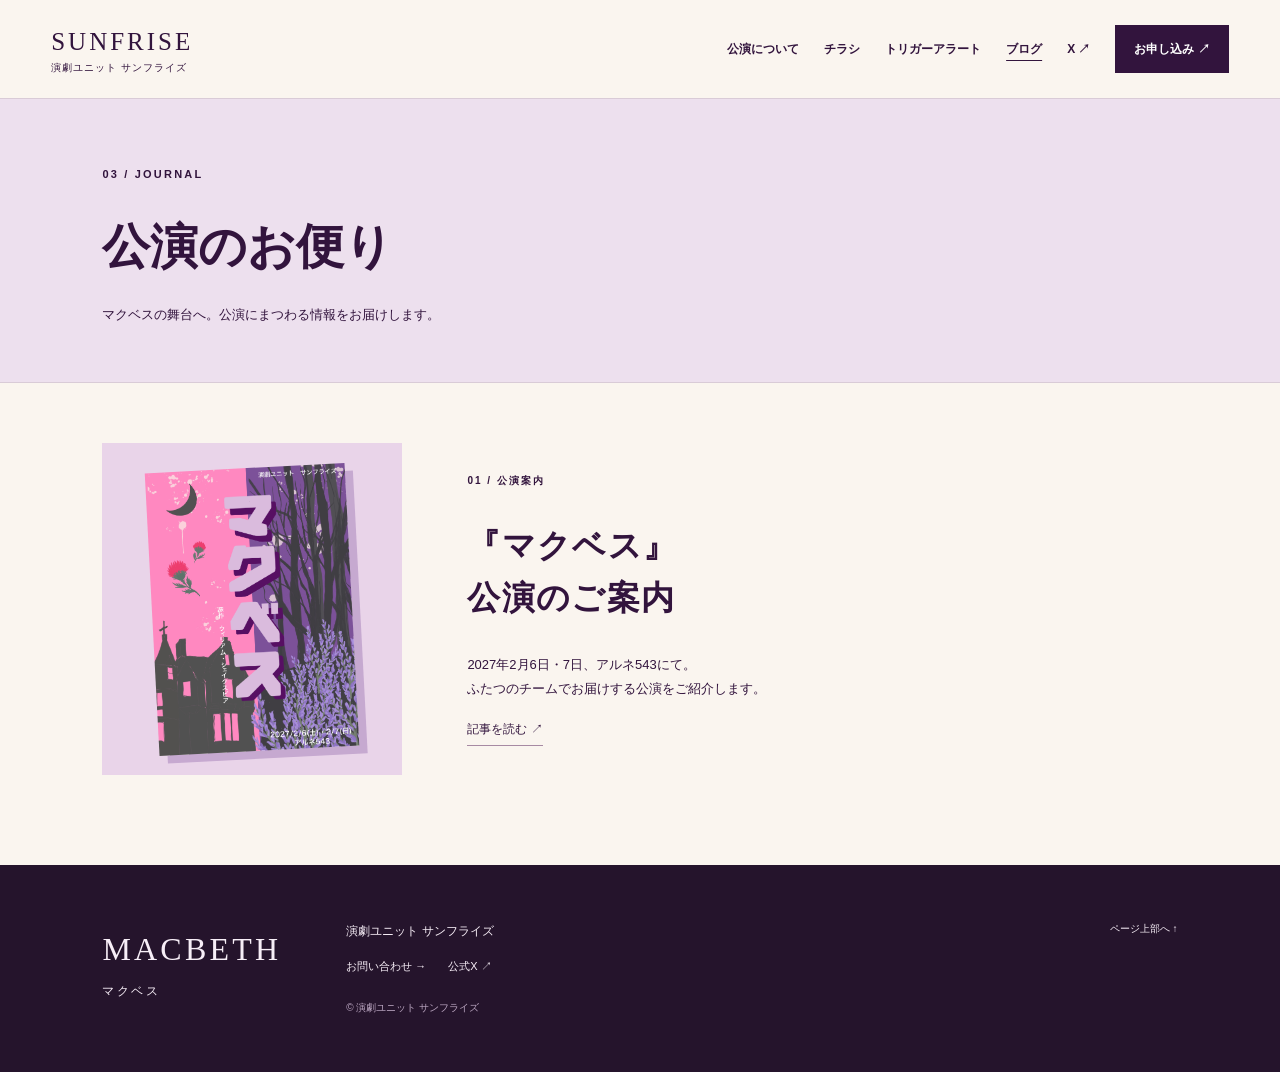
==== blog.html @ edca3bbd "トリガーアラートの更新とメールアドレス収集対策" ====
<!doctype html>
<html lang="ja"><head><meta charset="utf-8"><meta name="viewport" content="width=device-width, initial-scale=1"><title>ブログ | マクベス — 演劇ユニット サンフライズ</title><meta name="description" content="演劇ユニット サンフライズ『マクベス』。2027年2月6日・7日、アルネ543。公演情報、チラシ、ご観劇前のご案内を掲載。"><meta name="theme-color" content="#32143d"><link rel="icon" href="assets/icon.svg" type="image/svg+xml"><link rel="stylesheet" href="assets/style.css"><script defer src="assets/site.js"></script></head>
<body><a class="skip" href="#main">本文へ移動</a><header class="header"><a class="brand" href="index.html"><span>SUNFRISE</span><small>演劇ユニット サンフライズ</small></a><button class="menu-toggle" aria-expanded="false" aria-controls="navigation">メニュー <span>＋</span></button><nav id="navigation" aria-label="メインメニュー"><a href="index.html">公演について</a><a href="flyer.html">チラシ</a><a href="trigger.html">トリガーアラート</a><a href="blog.html" aria-current="page">ブログ</a><a href="https://x.com/Sunfrise_2026" target="_blank" rel="noopener noreferrer" aria-label="公式X（新しいタブで開く）">X ↗</a><a class="nav-ticket" href="https://shibai-engine.net/prism/pc/webform.php?d=0r3n0x0y" target="_blank" rel="noopener noreferrer">お申し込み ↗</a></nav></header>
<main id="main"><section class="page-intro"><p class="eyebrow">03 / JOURNAL</p><h1>公演のお便り</h1><p>マクベスの舞台へ。公演にまつわる情報をお届けします。</p></section><section class="blog-list"><a class="blog-card" href="blog/performance.html"><div class="blog-thumb"><img src="assets/flyer-front.jpg" alt="マクベスの公演チラシ" width="2481" height="3508"></div><div><p class="eyebrow">01 / 公演案内</p><h2>『マクベス』<br>公演のご案内</h2><p>2027年2月6日・7日、アルネ543にて。<br>ふたつのチームでお届けする公演をご紹介します。</p><span class="text-link">記事を読む ↗</span></div></a></section></main><footer><a class="footer-title" href="index.html">MACBETH<span>マクベス</span></a><div><p>演劇ユニット サンフライズ</p><a href="trigger.html#contact">お問い合わせ →</a><a href="https://x.com/Sunfrise_2026" target="_blank" rel="noopener noreferrer">公式X ↗</a><small>© 演劇ユニット サンフライズ</small></div><a class="back-top" href="#">ページ上部へ ↑</a></footer></body></html>
---- assets/style.css ----
:root{--ink:#32143d;--pink:#fa8bc5;--purple:#795096;--paper:#faf5ef;--muted:#756878;--line:#d9cbd7}*{box-sizing:border-box}html{scroll-behavior:smooth;scroll-padding-top:100px}body{margin:0;background:var(--paper);color:var(--ink);font-family:"Hiragino Kaku Gothic ProN","Yu Gothic",Meiryo,sans-serif;font-size:15px;line-height:1.85}a{color:inherit;text-decoration:none}a,button{touch-action:manipulation}a:focus-visible,button:focus-visible{outline:3px solid #a44187;outline-offset:5px}img{display:block;max-width:100%;height:auto}button{font:inherit}h1,h2,h3,p{margin-top:0}h2{font-size:clamp(25px,3vw,39px);line-height:1.6;letter-spacing:.04em}h3{font-size:17px}small{font-size:12px}.header{min-height:99px;padding:22px 4%;display:flex;align-items:center;justify-content:space-between;gap:25px;border-bottom:1px solid var(--line);background:var(--paper)}.brand{display:flex;flex-direction:column;line-height:1.5;flex-shrink:0}.brand>span{font-family:Georgia,serif;letter-spacing:.12em;font-size:25px}.brand small{font-size:10px;letter-spacing:.1em}nav{display:flex;align-items:center;gap:25px;font-size:12px;font-weight:600}nav a{padding:8px 0}nav a[aria-current]{text-decoration:underline;text-underline-offset:7px}nav a:hover{color:#8d337b}.nav-ticket{background:var(--ink);color:#fff;padding:13px 19px}nav .nav-ticket:hover{background:var(--purple);color:#fff}.menu-toggle{display:none}.skip{position:fixed;top:-80px;left:20px;background:white;z-index:20;padding:15px}.skip:focus{top:10px}.hero{display:grid;grid-template-columns:1fr 1fr;position:relative;padding:55px 7% 0;gap:0 6%;background:radial-gradient(ellipse at 0 65%,#f8dded 0,transparent 65%),var(--paper);overflow:hidden}.hero-copy{padding:22px 0 45px}.eyebrow{font-size:11px;font-weight:600;letter-spacing:.2em;margin-bottom:29px}.hero-kicker{font-size:17px;letter-spacing:.16em;margin-top:39px;margin-bottom:20px}.hero h1{font-size:clamp(48px,6.1vw,90px);font-weight:900;letter-spacing:-.07em;line-height:1.15;margin:0 0 27px;white-space:nowrap}.hero h1>span{display:block;font-family:Georgia,serif;font-size:clamp(30px,4vw,61px);font-weight:400;letter-spacing:.15em;margin-top:10px;color:var(--purple)}.credit{font-size:12px;line-height:2.1}.hero-date{border-top:1px solid #c9afc5;margin-top:28px;padding-top:17px;max-width:420px}.hero-date>span{font-size:15px;letter-spacing:.13em}.hero-date strong{display:block;font-family:Georgia,serif;font-size:clamp(35px,4vw,58px);font-weight:400;line-height:1.3}.hero-date strong small{font-family:sans-serif;font-size:13px;display:inline-block;border:1px solid #b995b5;border-radius:50%;padding:3px 6px;vertical-align:middle;margin:0 8px}.hero-date p{font-size:19px;margin:8px 0 24px}.hero-date p span{font-size:11px;margin-left:17px}.button{display:inline-flex;align-items:center;justify-content:space-between;gap:48px;background:var(--ink);color:#fff;padding:16px 23px;font-size:13px;transition:background .2s}.button:hover{background:var(--purple)}.button span{font-size:20px}.text-link{font-size:12px;border-bottom:1px solid #a78aa3;padding-bottom:5px;display:inline-block}.hero-copy>.text-link{margin-left:22px}.hero-art{position:relative;align-self:start;max-width:490px;justify-self:end;transform:rotate(2deg);box-shadow:15px 20px 0 #dac8e1;margin:0 8px 40px 0;transition:transform .3s}.hero-art:hover{transform:rotate(0deg)}.hero-art img{width:100%}.hero-art>span{position:absolute;bottom:0;right:0;background:var(--ink);color:white;padding:7px 13px;font-size:9px;letter-spacing:.13em}.hero-bottom{grid-column:1/-1;display:flex;justify-content:space-between;border-top:1px solid var(--line);padding:21px 0;font-size:9px;letter-spacing:.16em}.section{padding:85px 8%}.story{display:grid;grid-template-columns:1fr 1.05fr;gap:70px;background:var(--ink);color:var(--paper)}.story .eyebrow{color:var(--pink)}.story h2{margin-bottom:25px}.story-word{font-family:Georgia,serif;font-size:46px;line-height:1.15;color:#a17daf;letter-spacing:.02em}.story-body{padding-top:48px;font-size:14px;line-height:2.4}.story-body p{margin-bottom:24px}.story-note{color:#d7bbdf;font-size:12px}.team-tags{display:flex;gap:25px;font-size:14px}.team-tags span:first-child{color:var(--pink)}.team-tags span:last-child{color:#c2a4e6}.section-heading{display:flex;justify-content:space-between;align-items:center;gap:20px;margin-bottom:35px}.section-heading h2{margin-bottom:0}.section-heading .eyebrow{margin-bottom:18px}.mini-label{font-size:11px;letter-spacing:.1em}.info-grid{display:grid;grid-template-columns:1fr 1fr;gap:8%;border-top:1px solid var(--line);padding-top:35px}.info-grid h3{font-size:13px}.schedule-row{display:flex;gap:35px;border-bottom:1px solid var(--line);padding:15px 0}.schedule-row strong{font-family:Georgia,serif;font-size:35px;font-weight:400;min-width:85px}.schedule-row strong small{font-family:sans-serif}.schedule-row p{margin:0;font-size:21px;line-height:2}.schedule-row p span{font-size:11px;margin-left:16px;padding:4px 12px}.azami{background:#f9d5e8}.heath{background:#e0d3ee}.note{font-size:12px;color:#706071;line-height:1.9;margin-top:18px}.details p{font-size:13px}.details .price{font-family:Georgia,serif;font-size:42px;line-height:1.3;margin-bottom:12px}.price span{font-family:sans-serif;font-size:12px;margin-left:9px}.details h3:not(:first-child){margin-top:28px}.details .venue{font-size:23px;margin-bottom:7px}.ticket-strip{display:flex;justify-content:space-between;align-items:center;background:var(--pink);padding:24px 32px;margin-top:42px;transition:background .2s}.ticket-strip:hover{background:#f7acd5}.ticket-strip small{display:block;font-size:9px;letter-spacing:.18em}.ticket-strip>span:first-child{font-size:22px;font-weight:600}.ticket-strip>span:last-child{font-size:35px}.journal{background:#eee5f0}.article-row{display:flex;align-items:center;gap:35px;padding:30px 0;border-top:1px solid #cbb9d1;border-bottom:1px solid #cbb9d1}.article-no{font-family:Georgia,serif;font-size:42px;color:#8c689b}.article-row h3{font-size:23px;margin:6px 0}.article-row p{font-size:12px;margin:0}.article-row .arrow{margin-left:auto;font-size:32px}.article-row:hover h3,.blog-card:hover h2{color:#94527e}.alert-link{display:flex;align-items:center;gap:25px;padding-top:32px;font-size:13px}.alert-link>span:last-child{margin-left:auto}footer{padding:55px 8%;display:flex;align-items:start;gap:65px;background:#25142c;color:#f7eef7;font-size:12px}.footer-title{font-family:Georgia,serif;font-size:32px;letter-spacing:.1em}.footer-title span{display:block;font-family:sans-serif;font-size:12px;letter-spacing:.2em}footer p{margin-bottom:12px}footer div>a{margin-right:22px;font-size:11px}footer small{display:block;color:#bca7c2;font-size:10px;margin-top:22px}.back-top{margin-left:auto;font-size:10px}.page-intro{padding:65px 8% 55px;background:#ede0ee;border-bottom:1px solid var(--line)}.page-intro h1{font-size:clamp(29px,4vw,48px);line-height:1.4;margin-bottom:22px}.page-intro>p:last-child{font-size:13px;margin-bottom:0}.flyer-section{max-width:1000px;padding:40px 30px 80px;margin:auto}.flyer-nav{display:flex;gap:28px;justify-content:center;font-size:13px}.flyer-figure{margin:40px 0 60px;scroll-margin-top:25px}.flyer-figure figcaption{display:flex;justify-content:space-between;font-size:12px;margin-bottom:15px}.flyer-figure img{width:100%;box-shadow:0 8px 30px #32143d18}.reading{max-width:820px;padding:65px 30px 100px;margin:auto}.reading h2{font-size:26px}.reading>p{line-height:2.1}.notice{padding:28px 32px;background:#f5dfeb;border-left:4px solid #864b95;margin:28px 0 32px}.notice p{margin:0;font-size:17px;font-weight:600}.reading>.text-link{margin-top:30px}.blog-list{padding:60px 8% 90px}.blog-card{display:grid;grid-template-columns:300px 1fr;gap:65px;align-items:center;max-width:950px}.blog-thumb{padding:25px 50px;background:#e9d4e9}.blog-thumb img{box-shadow:8px 8px 0 #c6a9d0;transform:rotate(-3deg)}.blog-card h2{font-size:33px}.blog-card p{font-size:13px}.blog-card .eyebrow{font-size:10px}.article h1{font-size:clamp(32px,5vw,46px);line-height:1.5}.article .eyebrow{margin-top:35px}.article .lead{font-size:17px}.article h2{margin-top:40px;font-size:23px;border-bottom:1px solid var(--line);padding-bottom:13px}.article ul{padding-left:20px}.article-flyer{margin-left:20px}@media(min-width:1500px){.hero{padding-left:max(7%,calc((100vw - 1300px)/2));padding-right:max(7%,calc((100vw - 1300px)/2))}.section{padding-left:max(8%,calc((100vw - 1250px)/2));padding-right:max(8%,calc((100vw - 1250px)/2))}}@media(max-width:1100px){nav{gap:16px;font-size:11px}.header{padding:20px 3%}.hero{padding:40px 5% 0;gap:0 5%}.hero-kicker{margin-top:15px}.hero-copy{padding-top:0}.hero-copy>.text-link{margin:18px 0 0;display:table}.hero-date{margin-top:18px}.hero-art{align-self:center}.story{gap:35px}.story-body{font-size:13px}.desktop{display:none}}@media(max-width:760px){.header{padding:18px 6%;min-height:80px;flex-wrap:wrap;gap:0}.brand>span{font-size:23px}.menu-toggle{display:flex;gap:15px;background:none;border:1px solid #d7c6d6;padding:7px 12px;font-size:11px;color:var(--ink);align-items:center}.menu-toggle span{font-size:17px}nav{width:100%;display:flex;flex-wrap:wrap;gap:12px 22px;padding-top:20px}html.js nav{display:none}html.js nav.is-open{display:flex}nav a{font-size:12px}nav .nav-ticket{padding:10px 15px}.hero{padding:33px 7% 0;grid-template-columns:1fr}.hero-copy{padding-bottom:30px}.hero .eyebrow{font-size:9px;margin-bottom:24px}.hero-kicker{font-size:14px}.hero h1{font-size:clamp(48px,12vw,82px)}.hero h1>span{font-size:36px}.credit{font-size:11px}.hero-date strong{font-size:43px}.hero-date{max-width:none}.hero-copy>.text-link{display:inline-block;margin:0 0 0 18px}.hero-art{width:82%;justify-self:center;margin:8px 0 35px;max-width:430px}.hero-bottom{font-size:7px;gap:15px;padding:18px 0}.section{padding:55px 7%}.story{grid-template-columns:1fr;gap:10px}.story-word{display:none}.story-body{padding-top:0;font-size:14px}.section-heading{align-items:flex-start}.section-heading h2{font-size:25px}.mini-label{display:none}.info-grid{grid-template-columns:1fr;gap:35px}.schedule-row{gap:35px}.details{border-top:1px solid var(--line);padding-top:25px}.ticket-strip{padding:20px}.ticket-strip>span:first-child{font-size:19px}.article-row{gap:20px}.article-row h3{font-size:18px}.article-no{font-size:28px}.alert-link{gap:16px;font-size:11px}footer{padding:40px 7%;gap:28px;flex-wrap:wrap}.footer-title{font-size:28px}.back-top{width:100%;margin-left:0}.page-intro{padding:40px 7%}.page-intro .eyebrow{margin-bottom:20px}.page-intro h1{font-size:30px}.flyer-section{padding:30px 6%}.flyer-figure figcaption{font-size:10px}.reading{padding:40px 7% 65px}.reading h2{font-size:22px}.notice{padding:24px}.blog-list{padding:40px 7% 65px}.blog-card{grid-template-columns:1fr;gap:30px}.blog-thumb{max-width:330px;width:100%;padding:25px 65px}.blog-card h2{font-size:28px}.article .lead{font-size:15px}.article li{margin-bottom:10px}.article-flyer{margin-left:0;display:table}}@media(prefers-reduced-motion:reduce){html{scroll-behavior:auto}*,*::before,*::after{transition:none!important}}

.contact-details{margin-top:28px;scroll-margin-top:30px}
.contact-reveal{background:var(--ink);color:white;border:0;padding:14px 20px;cursor:pointer;font:inherit}
.contact-reveal:hover{background:var(--purple)}
.contact-email{text-decoration:underline;text-underline-offset:4px;overflow-wrap:anywhere}
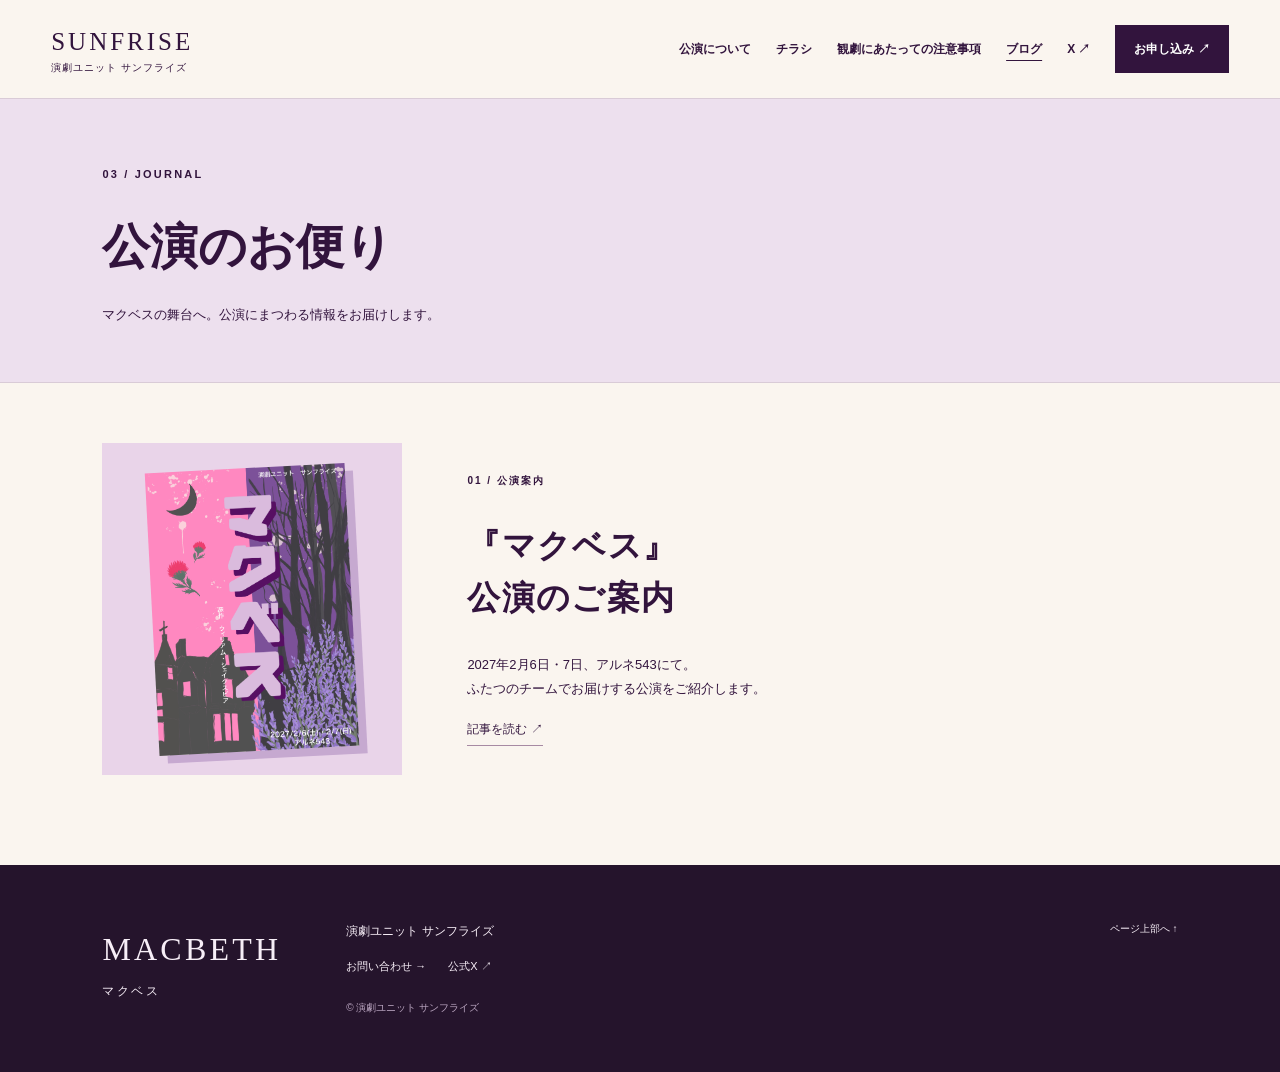
==== commit 9471cb77: "アラート内容の修正" ====
--- a/blog.html
+++ b/blog.html
@@ -1,4 +1,4 @@
 <!doctype html>
 <html lang="ja"><head><meta charset="utf-8"><meta name="viewport" content="width=device-width, initial-scale=1"><title>ブログ | マクベス — 演劇ユニット サンフライズ</title><meta name="description" content="演劇ユニット サンフライズ『マクベス』。2027年2月6日・7日、アルネ543。公演情報、チラシ、ご観劇前のご案内を掲載。"><meta name="theme-color" content="#32143d"><link rel="icon" href="assets/icon.svg" type="image/svg+xml"><link rel="stylesheet" href="assets/style.css"><script defer src="assets/site.js"></script></head>
-<body><a class="skip" href="#main">本文へ移動</a><header class="header"><a class="brand" href="index.html"><span>SUNFRISE</span><small>演劇ユニット サンフライズ</small></a><button class="menu-toggle" aria-expanded="false" aria-controls="navigation">メニュー <span>＋</span></button><nav id="navigation" aria-label="メインメニュー"><a href="index.html">公演について</a><a href="flyer.html">チラシ</a><a href="trigger.html">トリガーアラート</a><a href="blog.html" aria-current="page">ブログ</a><a href="https://x.com/Sunfrise_2026" target="_blank" rel="noopener noreferrer" aria-label="公式X（新しいタブで開く）">X ↗</a><a class="nav-ticket" href="https://shibai-engine.net/prism/pc/webform.php?d=0r3n0x0y" target="_blank" rel="noopener noreferrer">お申し込み ↗</a></nav></header>
+<body><a class="skip" href="#main">本文へ移動</a><header class="header"><a class="brand" href="index.html"><span>SUNFRISE</span><small>演劇ユニット サンフライズ</small></a><button class="menu-toggle" aria-expanded="false" aria-controls="navigation">メニュー <span>＋</span></button><nav id="navigation" aria-label="メインメニュー"><a href="index.html">公演について</a><a href="flyer.html">チラシ</a><a href="trigger.html">観劇にあたっての注意事項</a><a href="blog.html" aria-current="page">ブログ</a><a href="https://x.com/Sunfrise_2026" target="_blank" rel="noopener noreferrer" aria-label="公式X（新しいタブで開く）">X ↗</a><a class="nav-ticket" href="https://shibai-engine.net/prism/pc/webform.php?d=0r3n0x0y" target="_blank" rel="noopener noreferrer">お申し込み ↗</a></nav></header>
 <main id="main"><section class="page-intro"><p class="eyebrow">03 / JOURNAL</p><h1>公演のお便り</h1><p>マクベスの舞台へ。公演にまつわる情報をお届けします。</p></section><section class="blog-list"><a class="blog-card" href="blog/performance.html"><div class="blog-thumb"><img src="assets/flyer-front.jpg" alt="マクベスの公演チラシ" width="2481" height="3508"></div><div><p class="eyebrow">01 / 公演案内</p><h2>『マクベス』<br>公演のご案内</h2><p>2027年2月6日・7日、アルネ543にて。<br>ふたつのチームでお届けする公演をご紹介します。</p><span class="text-link">記事を読む ↗</span></div></a></section></main><footer><a class="footer-title" href="index.html">MACBETH<span>マクベス</span></a><div><p>演劇ユニット サンフライズ</p><a href="trigger.html#contact">お問い合わせ →</a><a href="https://x.com/Sunfrise_2026" target="_blank" rel="noopener noreferrer">公式X ↗</a><small>© 演劇ユニット サンフライズ</small></div><a class="back-top" href="#">ページ上部へ ↑</a></footer></body></html>
--- a/assets/style.css
+++ b/assets/style.css
@@ -4,3 +4,6 @@
 .contact-reveal{background:var(--ink);color:white;border:0;padding:14px 20px;cursor:pointer;font:inherit}
 .contact-reveal:hover{background:var(--purple)}
 .contact-email{text-decoration:underline;text-underline-offset:4px;overflow-wrap:anywhere}
+
+.advisory-reading{font-size:17px}
+.advisory-reading .notice p{font-size:18px}
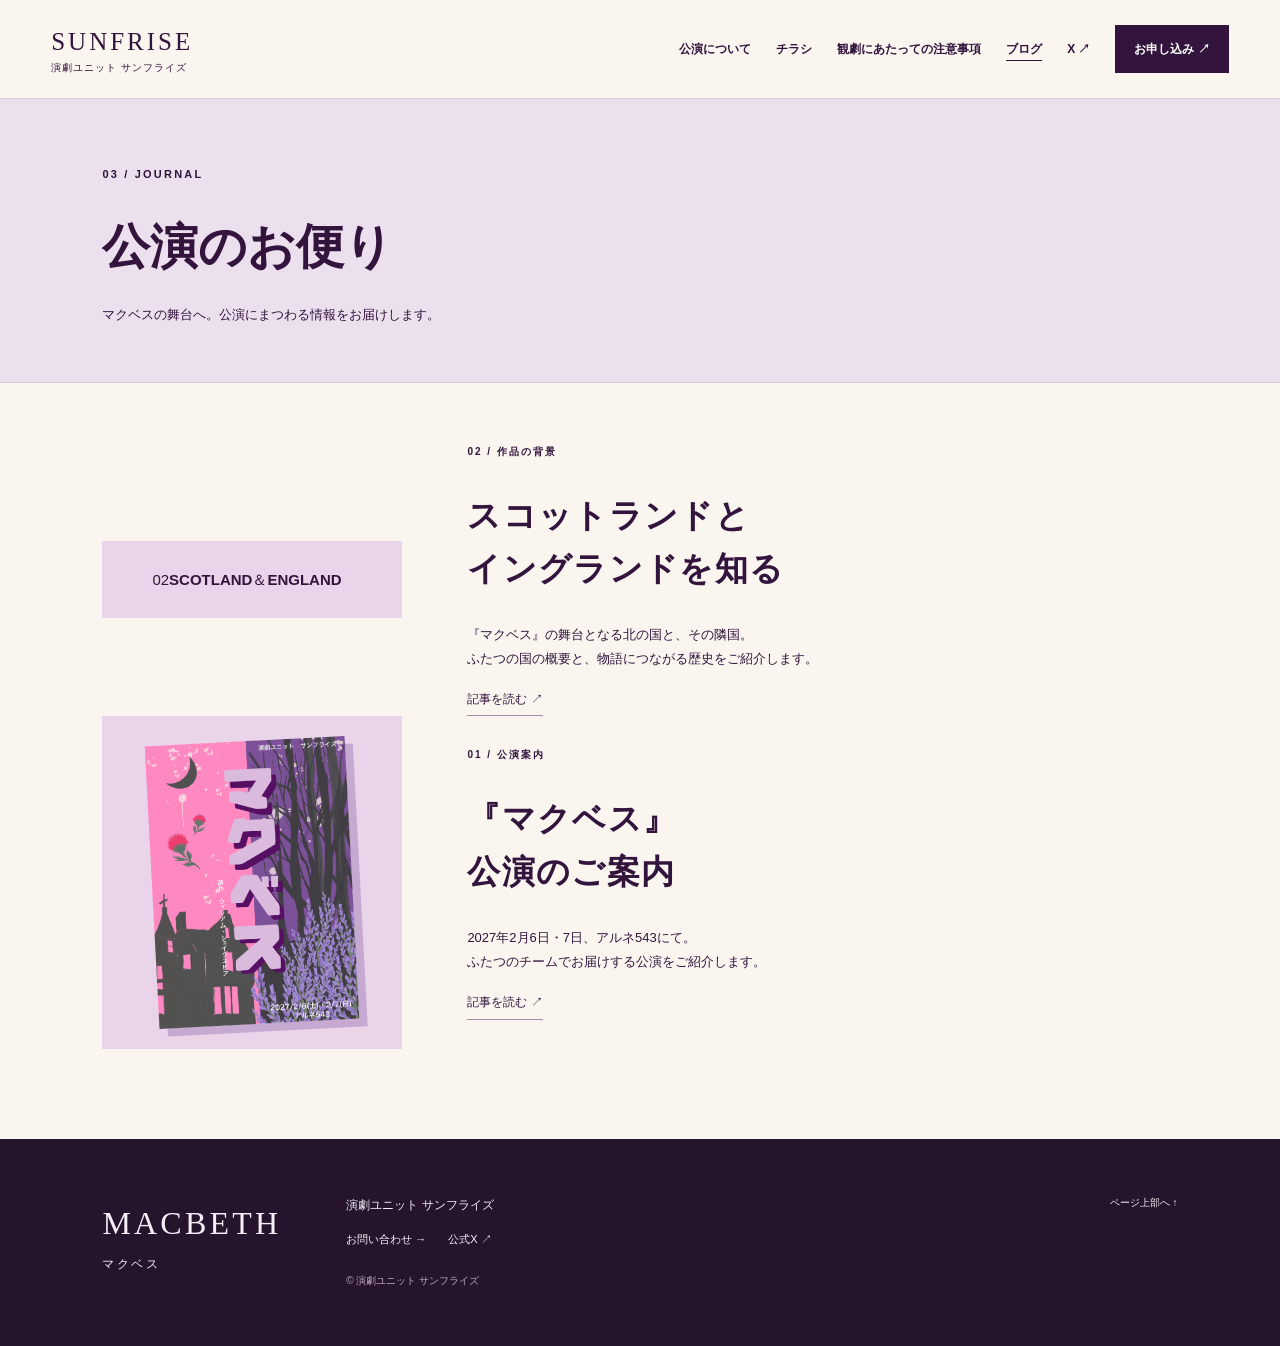
==== commit 5b248f62: "ブログ" ====
--- a/blog.html
+++ b/blog.html
@@ -1,4 +1,4 @@
 <!doctype html>
 <html lang="ja"><head><meta charset="utf-8"><meta name="viewport" content="width=device-width, initial-scale=1"><title>ブログ | マクベス — 演劇ユニット サンフライズ</title><meta name="description" content="演劇ユニット サンフライズ『マクベス』。2027年2月6日・7日、アルネ543。公演情報、チラシ、ご観劇前のご案内を掲載。"><meta name="theme-color" content="#32143d"><link rel="icon" href="assets/icon.svg" type="image/svg+xml"><link rel="stylesheet" href="assets/style.css"><script defer src="assets/site.js"></script></head>
 <body><a class="skip" href="#main">本文へ移動</a><header class="header"><a class="brand" href="index.html"><span>SUNFRISE</span><small>演劇ユニット サンフライズ</small></a><button class="menu-toggle" aria-expanded="false" aria-controls="navigation">メニュー <span>＋</span></button><nav id="navigation" aria-label="メインメニュー"><a href="index.html">公演について</a><a href="flyer.html">チラシ</a><a href="trigger.html">観劇にあたっての注意事項</a><a href="blog.html" aria-current="page">ブログ</a><a href="https://x.com/Sunfrise_2026" target="_blank" rel="noopener noreferrer" aria-label="公式X（新しいタブで開く）">X ↗</a><a class="nav-ticket" href="https://shibai-engine.net/prism/pc/webform.php?d=0r3n0x0y" target="_blank" rel="noopener noreferrer">お申し込み ↗</a></nav></header>
-<main id="main"><section class="page-intro"><p class="eyebrow">03 / JOURNAL</p><h1>公演のお便り</h1><p>マクベスの舞台へ。公演にまつわる情報をお届けします。</p></section><section class="blog-list"><a class="blog-card" href="blog/performance.html"><div class="blog-thumb"><img src="assets/flyer-front.jpg" alt="マクベスの公演チラシ" width="2481" height="3508"></div><div><p class="eyebrow">01 / 公演案内</p><h2>『マクベス』<br>公演のご案内</h2><p>2027年2月6日・7日、アルネ543にて。<br>ふたつのチームでお届けする公演をご紹介します。</p><span class="text-link">記事を読む ↗</span></div></a></section></main><footer><a class="footer-title" href="index.html">MACBETH<span>マクベス</span></a><div><p>演劇ユニット サンフライズ</p><a href="trigger.html#contact">お問い合わせ →</a><a href="https://x.com/Sunfrise_2026" target="_blank" rel="noopener noreferrer">公式X ↗</a><small>© 演劇ユニット サンフライズ</small></div><a class="back-top" href="#">ページ上部へ ↑</a></footer></body></html>+<main id="main"><section class="page-intro"><p class="eyebrow">03 / JOURNAL</p><h1>公演のお便り</h1><p>マクベスの舞台へ。公演にまつわる情報をお届けします。</p></section><section class="blog-list"><a class="blog-card" href="blog/scotland-and-england.html"><div class="blog-thumb country-thumb" aria-hidden="true"><span>02</span><strong>SCOTLAND</strong><span>＆</span><strong>ENGLAND</strong></div><div><p class="eyebrow">02 / 作品の背景</p><h2>スコットランドと<br>イングランドを知る</h2><p>『マクベス』の舞台となる北の国と、その隣国。<br>ふたつの国の概要と、物語につながる歴史をご紹介します。</p><span class="text-link">記事を読む ↗</span></div></a><a class="blog-card" href="blog/performance.html"><div class="blog-thumb"><img src="assets/flyer-front.jpg" alt="マクベスの公演チラシ" width="2481" height="3508"></div><div><p class="eyebrow">01 / 公演案内</p><h2>『マクベス』<br>公演のご案内</h2><p>2027年2月6日・7日、アルネ543にて。<br>ふたつのチームでお届けする公演をご紹介します。</p><span class="text-link">記事を読む ↗</span></div></a></section></main><footer><a class="footer-title" href="index.html">MACBETH<span>マクベス</span></a><div><p>演劇ユニット サンフライズ</p><a href="trigger.html#contact">お問い合わせ →</a><a href="https://x.com/Sunfrise_2026" target="_blank" rel="noopener noreferrer">公式X ↗</a><small>© 演劇ユニット サンフライズ</small></div><a class="back-top" href="#">ページ上部へ ↑</a></footer></body></html>
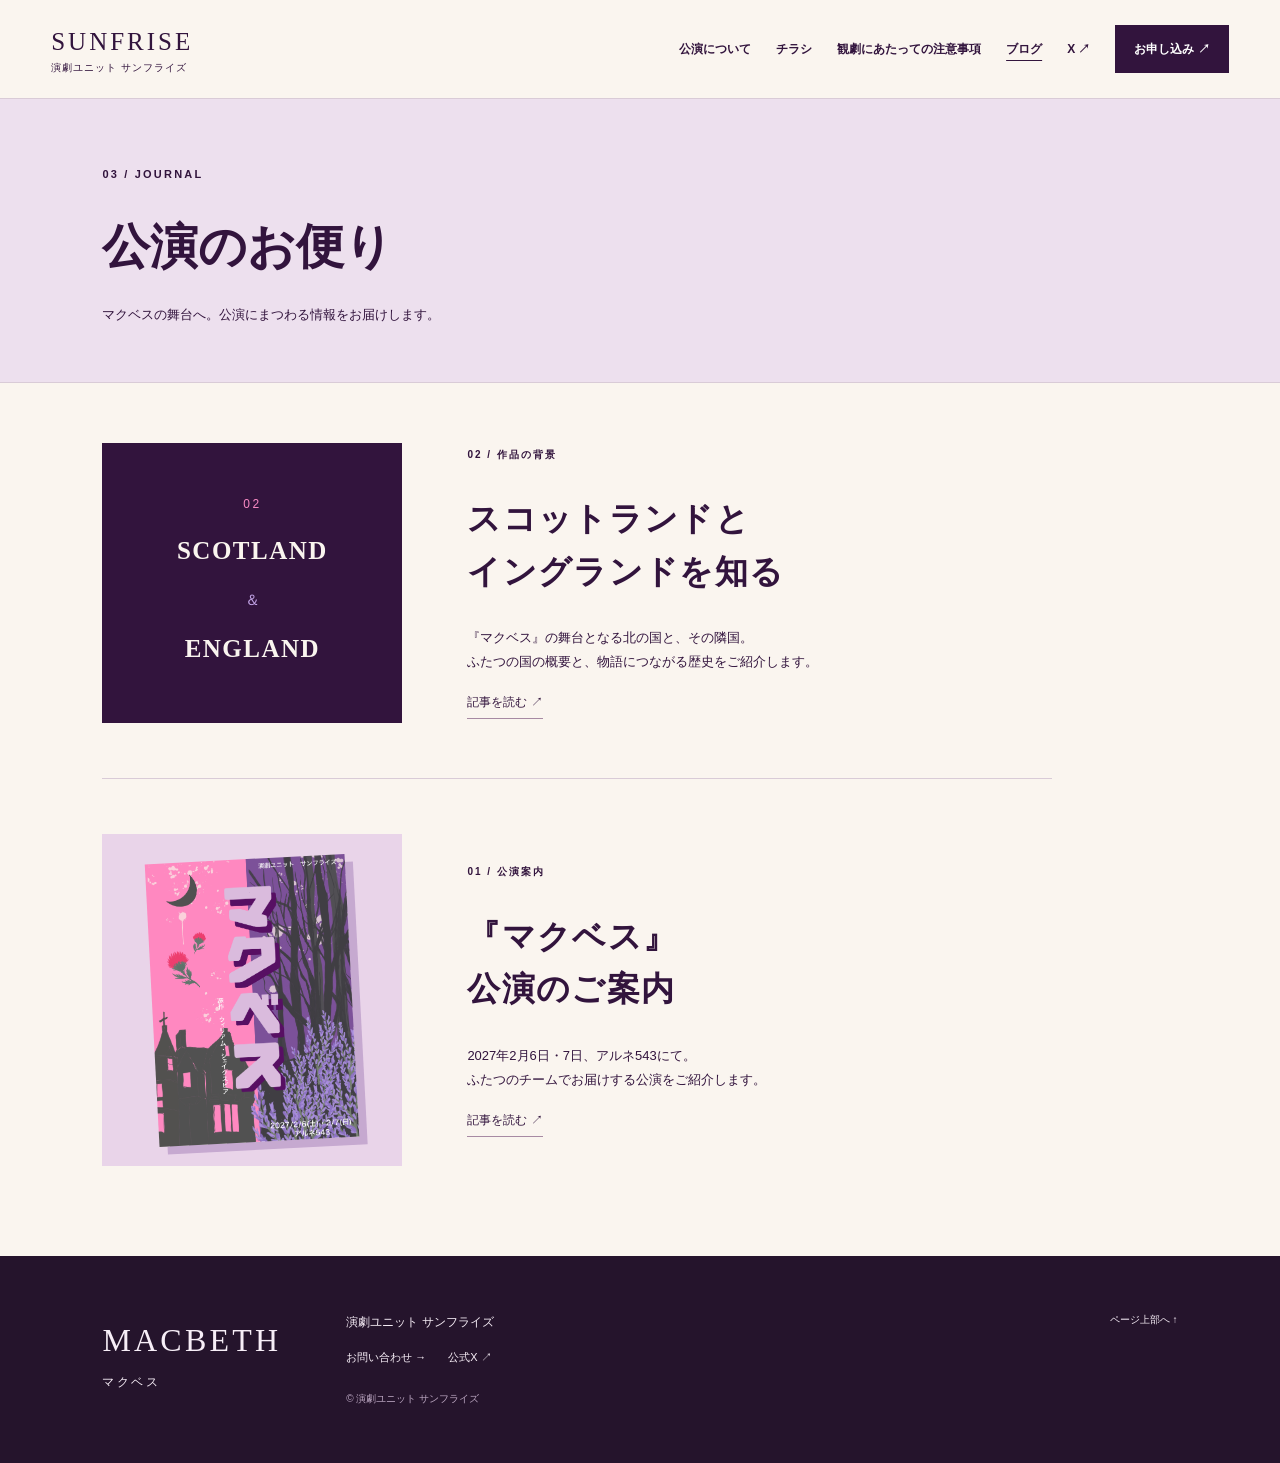
==== commit 22297004: "ブログ" ====
--- a/blog.html
+++ b/blog.html
@@ -1,4 +1,52 @@
 <!doctype html>
-<html lang="ja"><head><meta charset="utf-8"><meta name="viewport" content="width=device-width, initial-scale=1"><title>ブログ | マクベス — 演劇ユニット サンフライズ</title><meta name="description" content="演劇ユニット サンフライズ『マクベス』。2027年2月6日・7日、アルネ543。公演情報、チラシ、ご観劇前のご案内を掲載。"><meta name="theme-color" content="#32143d"><link rel="icon" href="assets/icon.svg" type="image/svg+xml"><link rel="stylesheet" href="assets/style.css"><script defer src="assets/site.js"></script></head>
-<body><a class="skip" href="#main">本文へ移動</a><header class="header"><a class="brand" href="index.html"><span>SUNFRISE</span><small>演劇ユニット サンフライズ</small></a><button class="menu-toggle" aria-expanded="false" aria-controls="navigation">メニュー <span>＋</span></button><nav id="navigation" aria-label="メインメニュー"><a href="index.html">公演について</a><a href="flyer.html">チラシ</a><a href="trigger.html">観劇にあたっての注意事項</a><a href="blog.html" aria-current="page">ブログ</a><a href="https://x.com/Sunfrise_2026" target="_blank" rel="noopener noreferrer" aria-label="公式X（新しいタブで開く）">X ↗</a><a class="nav-ticket" href="https://shibai-engine.net/prism/pc/webform.php?d=0r3n0x0y" target="_blank" rel="noopener noreferrer">お申し込み ↗</a></nav></header>
-<main id="main"><section class="page-intro"><p class="eyebrow">03 / JOURNAL</p><h1>公演のお便り</h1><p>マクベスの舞台へ。公演にまつわる情報をお届けします。</p></section><section class="blog-list"><a class="blog-card" href="blog/scotland-and-england.html"><div class="blog-thumb country-thumb" aria-hidden="true"><span>02</span><strong>SCOTLAND</strong><span>＆</span><strong>ENGLAND</strong></div><div><p class="eyebrow">02 / 作品の背景</p><h2>スコットランドと<br>イングランドを知る</h2><p>『マクベス』の舞台となる北の国と、その隣国。<br>ふたつの国の概要と、物語につながる歴史をご紹介します。</p><span class="text-link">記事を読む ↗</span></div></a><a class="blog-card" href="blog/performance.html"><div class="blog-thumb"><img src="assets/flyer-front.jpg" alt="マクベスの公演チラシ" width="2481" height="3508"></div><div><p class="eyebrow">01 / 公演案内</p><h2>『マクベス』<br>公演のご案内</h2><p>2027年2月6日・7日、アルネ543にて。<br>ふたつのチームでお届けする公演をご紹介します。</p><span class="text-link">記事を読む ↗</span></div></a></section></main><footer><a class="footer-title" href="index.html">MACBETH<span>マクベス</span></a><div><p>演劇ユニット サンフライズ</p><a href="trigger.html#contact">お問い合わせ →</a><a href="https://x.com/Sunfrise_2026" target="_blank" rel="noopener noreferrer">公式X ↗</a><small>© 演劇ユニット サンフライズ</small></div><a class="back-top" href="#">ページ上部へ ↑</a></footer></body></html>+<html lang="ja">
+<head>
+    <meta charset="utf-8">
+    <meta name="viewport" content="width=device-width, initial-scale=1">
+    <title>ブログ | マクベス — 演劇ユニット サンフライズ</title>
+    <meta name="description"
+          content="演劇ユニット サンフライズ『マクベス』。2027年2月6日・7日、アルネ543。公演情報、チラシ、ご観劇前のご案内を掲載。">
+    <meta name="theme-color" content="#32143d">
+    <link rel="icon" href="assets/icon.svg" type="image/svg+xml">
+    <link rel="stylesheet" href="assets/style.css">
+    <script defer src="assets/site.js"></script>
+</head>
+<body><a class="skip" href="#main">本文へ移動</a>
+<header class="header"><a class="brand" href="index.html"><span>SUNFRISE</span><small>演劇ユニット サンフライズ</small></a>
+    <button class="menu-toggle" aria-expanded="false" aria-controls="navigation">メニュー <span>＋</span></button>
+    <nav id="navigation" aria-label="メインメニュー"><a href="index.html">公演について</a><a
+            href="flyer.html">チラシ</a><a href="trigger.html">観劇にあたっての注意事項</a><a href="blog.html"
+                                                                                              aria-current="page">ブログ</a><a
+            href="https://x.com/Sunfrise_2026" target="_blank" rel="noopener noreferrer"
+            aria-label="公式X（新しいタブで開く）">X ↗</a><a class="nav-ticket"
+                                                           href="https://shibai-engine.net/prism/pc/webform.php?d=0r3n0x0y"
+                                                           target="_blank" rel="noopener noreferrer">お申し込み ↗</a>
+    </nav>
+</header>
+<main id="main">
+    <section class="page-intro"><p class="eyebrow">03 / JOURNAL</p>
+        <h1>公演のお便り</h1>
+        <p>マクベスの舞台へ。公演にまつわる情報をお届けします。</p></section>
+    <section class="blog-list"><a class="blog-card" href="blog/scotland-and-england.html">
+        <div class="blog-thumb country-thumb" aria-hidden="true">
+            <span>02</span><strong>SCOTLAND</strong><span>＆</span><strong>ENGLAND</strong></div>
+        <div><p class="eyebrow">02 / 作品の背景</p>
+            <h2>スコットランドと<br>イングランドを知る</h2>
+            <p>『マクベス』の舞台となる北の国と、その隣国。<br>ふたつの国の概要と、物語につながる歴史をご紹介します。</p><span
+                    class="text-link">記事を読む ↗</span></div>
+    </a><a class="blog-card" href="blog/performance.html">
+        <div class="blog-thumb"><img src="assets/flyer-front.jpg" alt="マクベスの公演チラシ" width="2481" height="3508">
+        </div>
+        <div><p class="eyebrow">01 / 公演案内</p>
+            <h2>『マクベス』<br>公演のご案内</h2>
+            <p>2027年2月6日・7日、アルネ543にて。<br>ふたつのチームでお届けする公演をご紹介します。</p><span
+                    class="text-link">記事を読む ↗</span></div>
+    </a></section>
+</main>
+<footer><a class="footer-title" href="index.html">MACBETH<span>マクベス</span></a>
+    <div><p>演劇ユニット サンフライズ</p><a href="trigger.html#contact">お問い合わせ →</a><a
+            href="https://x.com/Sunfrise_2026" target="_blank" rel="noopener noreferrer">公式X ↗</a><small>© 演劇ユニット
+        サンフライズ</small></div>
+    <a class="back-top" href="#">ページ上部へ ↑</a></footer>
+</body>
+</html>
--- a/assets/style.css
+++ b/assets/style.css
@@ -7,3 +7,23 @@
 
 .advisory-reading{font-size:17px}
 .advisory-reading .notice p{font-size:18px}
+
+.blog-card + .blog-card{margin-top:55px;padding-top:55px;border-top:1px solid var(--line)}
+.country-thumb{display:flex;flex-direction:column;align-items:center;justify-content:center;min-height:280px;padding:30px 15px;color:var(--paper);background:var(--ink);gap:12px}
+.country-thumb strong{font-family:Georgia,serif;font-size:25px;letter-spacing:.06em}
+.country-thumb>span:first-child{font-size:12px;letter-spacing:.2em;color:var(--pink)}
+.country-thumb>span{color:#c2a4e6}
+.country-profile{display:grid;grid-template-columns:7em minmax(0,1fr);gap:12px 20px;padding:22px 0;border-top:1px solid var(--line);border-bottom:1px solid var(--line)}
+.country-profile dt{font-size:13px;font-weight:600}
+.country-profile dd{margin:0;font-size:14px}
+.history-timeline{list-style:none;padding:0}
+.history-timeline li{display:grid;grid-template-columns:6em minmax(0,1fr);gap:15px;padding:16px 0;border-bottom:1px solid var(--line)}
+.article-sources{margin-top:50px}
+.article-sources h2{font-size:18px}
+.article-sources li{font-size:12px;margin-bottom:10px;overflow-wrap:anywhere}
+.article-sources a{text-decoration:underline;text-underline-offset:3px}
+.article-photo{margin:30px 0}
+.article-photo img{width:100%;height:auto}
+.article-photo figcaption{margin-top:10px;font-size:12px;line-height:1.8;color:var(--muted)}
+.article-photo-portrait{max-width:360px;margin:30px auto}
+@media(max-width:760px){.country-thumb{min-height:210px}.country-profile{grid-template-columns:1fr;gap:5px}.country-profile dd{margin-bottom:14px}.country-profile dd:last-child{margin-bottom:0}.history-timeline li{grid-template-columns:1fr;gap:4px}}
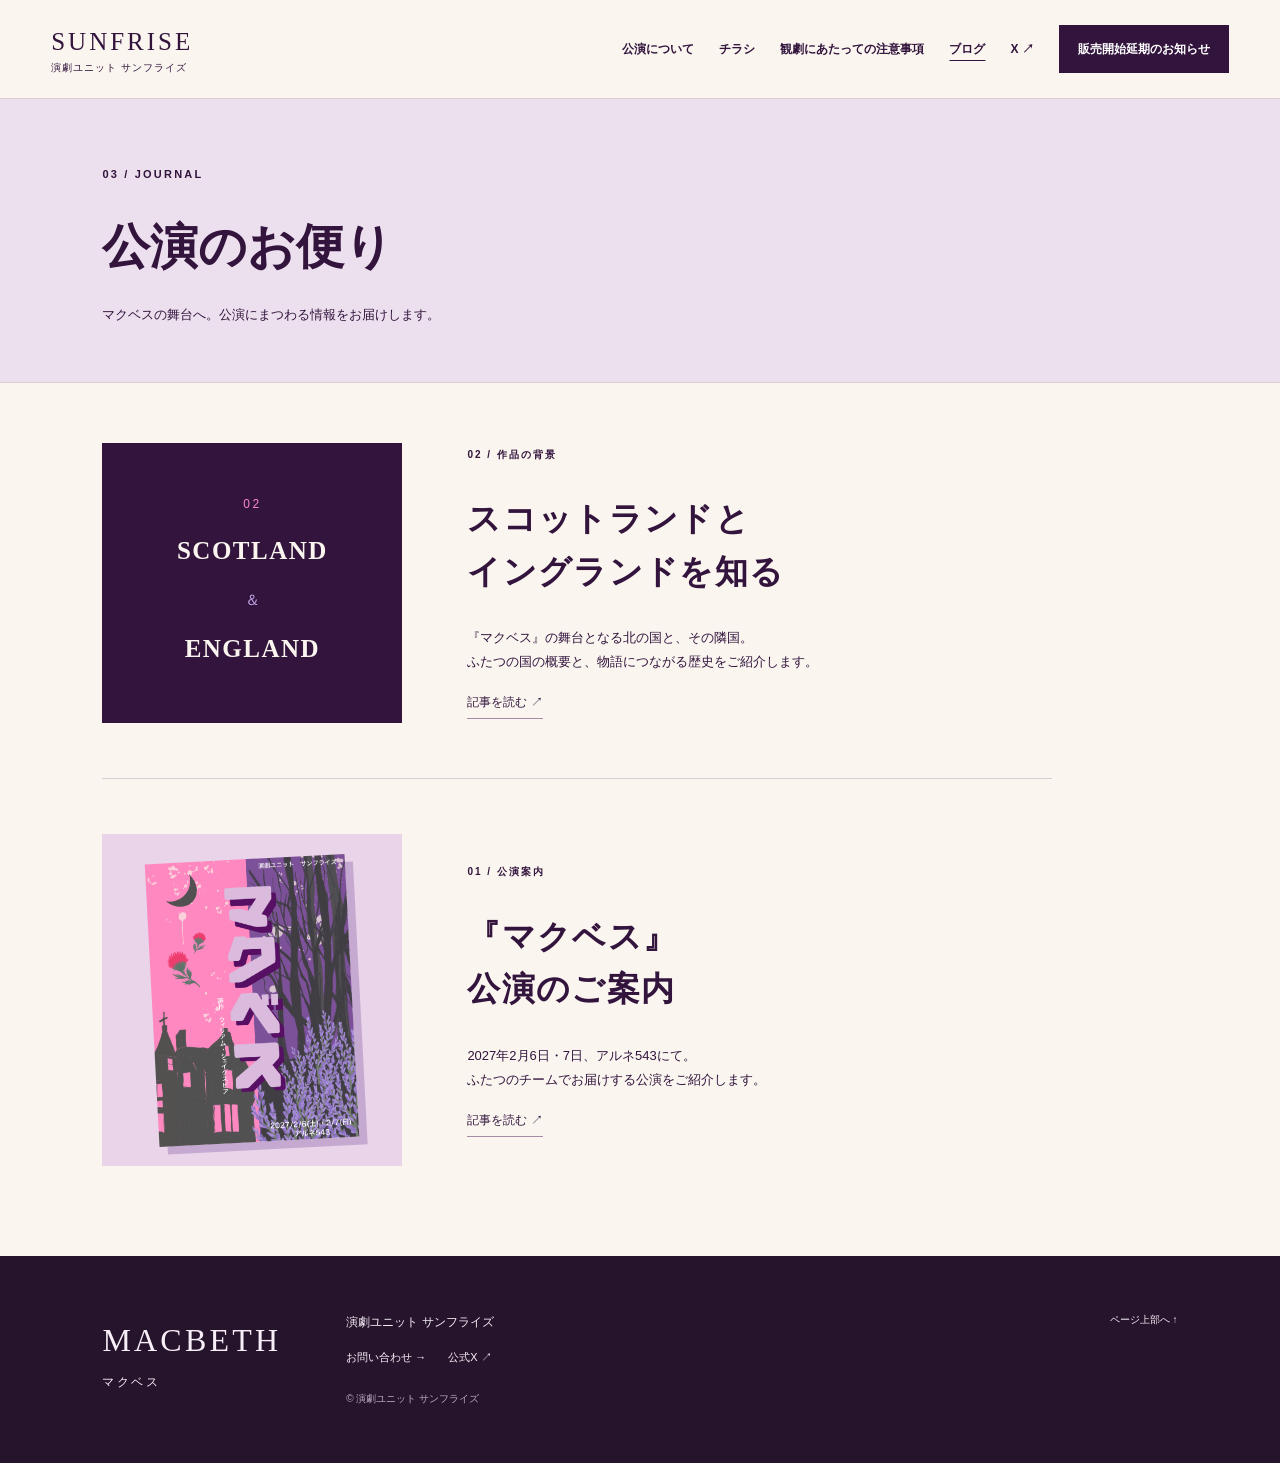
==== commit 008d7067: "販売開始延期に関するアラートを追加" ====
--- a/blog.html
+++ b/blog.html
@@ -19,8 +19,7 @@
                                                                                               aria-current="page">ブログ</a><a
             href="https://x.com/Sunfrise_2026" target="_blank" rel="noopener noreferrer"
             aria-label="公式X（新しいタブで開く）">X ↗</a><a class="nav-ticket"
-                                                           href="https://shibai-engine.net/prism/pc/webform.php?d=0r3n0x0y"
-                                                           target="_blank" rel="noopener noreferrer">お申し込み ↗</a>
+                                                           href="index.html#ticket-notice">販売開始延期のお知らせ</a>
     </nav>
 </header>
 <main id="main">
--- a/assets/style.css
+++ b/assets/style.css
@@ -27,3 +27,15 @@
 .article-photo figcaption{margin-top:10px;font-size:12px;line-height:1.8;color:var(--muted)}
 .article-photo-portrait{max-width:360px;margin:30px auto}
 @media(max-width:760px){.country-thumb{min-height:210px}.country-profile{grid-template-columns:1fr;gap:5px}.country-profile dd{margin-bottom:14px}.country-profile dd:last-child{margin-bottom:0}.history-timeline li{grid-template-columns:1fr;gap:4px}}
+
+/* Ticket sales postponement notice */
+.ticket-notice{padding:32px 7%;background:#f5dfeb;border-bottom:1px solid #c9afc5;scroll-margin-top:24px}
+.ticket-notice-inner{max-width:1000px;margin:0 auto;border-left:4px solid var(--purple);padding:4px 0 4px 28px}
+.ticket-notice-label{display:flex;flex-wrap:wrap;align-items:center;gap:8px 24px;font-size:12px;font-weight:700;margin-bottom:12px}
+.ticket-notice-label time{color:#706071;font-size:11px;font-weight:400}
+.ticket-notice h2{font-size:clamp(21px,2.6vw,30px);line-height:1.6;margin-bottom:18px;text-wrap:balance}
+.ticket-notice-inner>p:not(.ticket-notice-label){font-size:14px;line-height:2;margin-bottom:12px}
+.ticket-notice-inner>p:last-child{margin-bottom:0}
+nav .nav-ticket{padding:13px 19px;text-align:center}
+@media(max-width:1100px) and (min-width:761px){.header{flex-wrap:wrap}nav{flex-wrap:wrap}}
+@media(max-width:760px){.ticket-notice{padding:25px 7%}.ticket-notice-inner{padding-left:18px}.ticket-notice h2{font-size:21px}.ticket-notice-inner>p:not(.ticket-notice-label){font-size:13px}.hero-copy>.button{gap:18px;padding:16px 18px}.hero-copy>.text-link{display:table;margin:18px 0 0}.ticket-strip{gap:16px}.ticket-strip>span:first-child{font-size:17px}nav .nav-ticket{padding:10px 15px}}
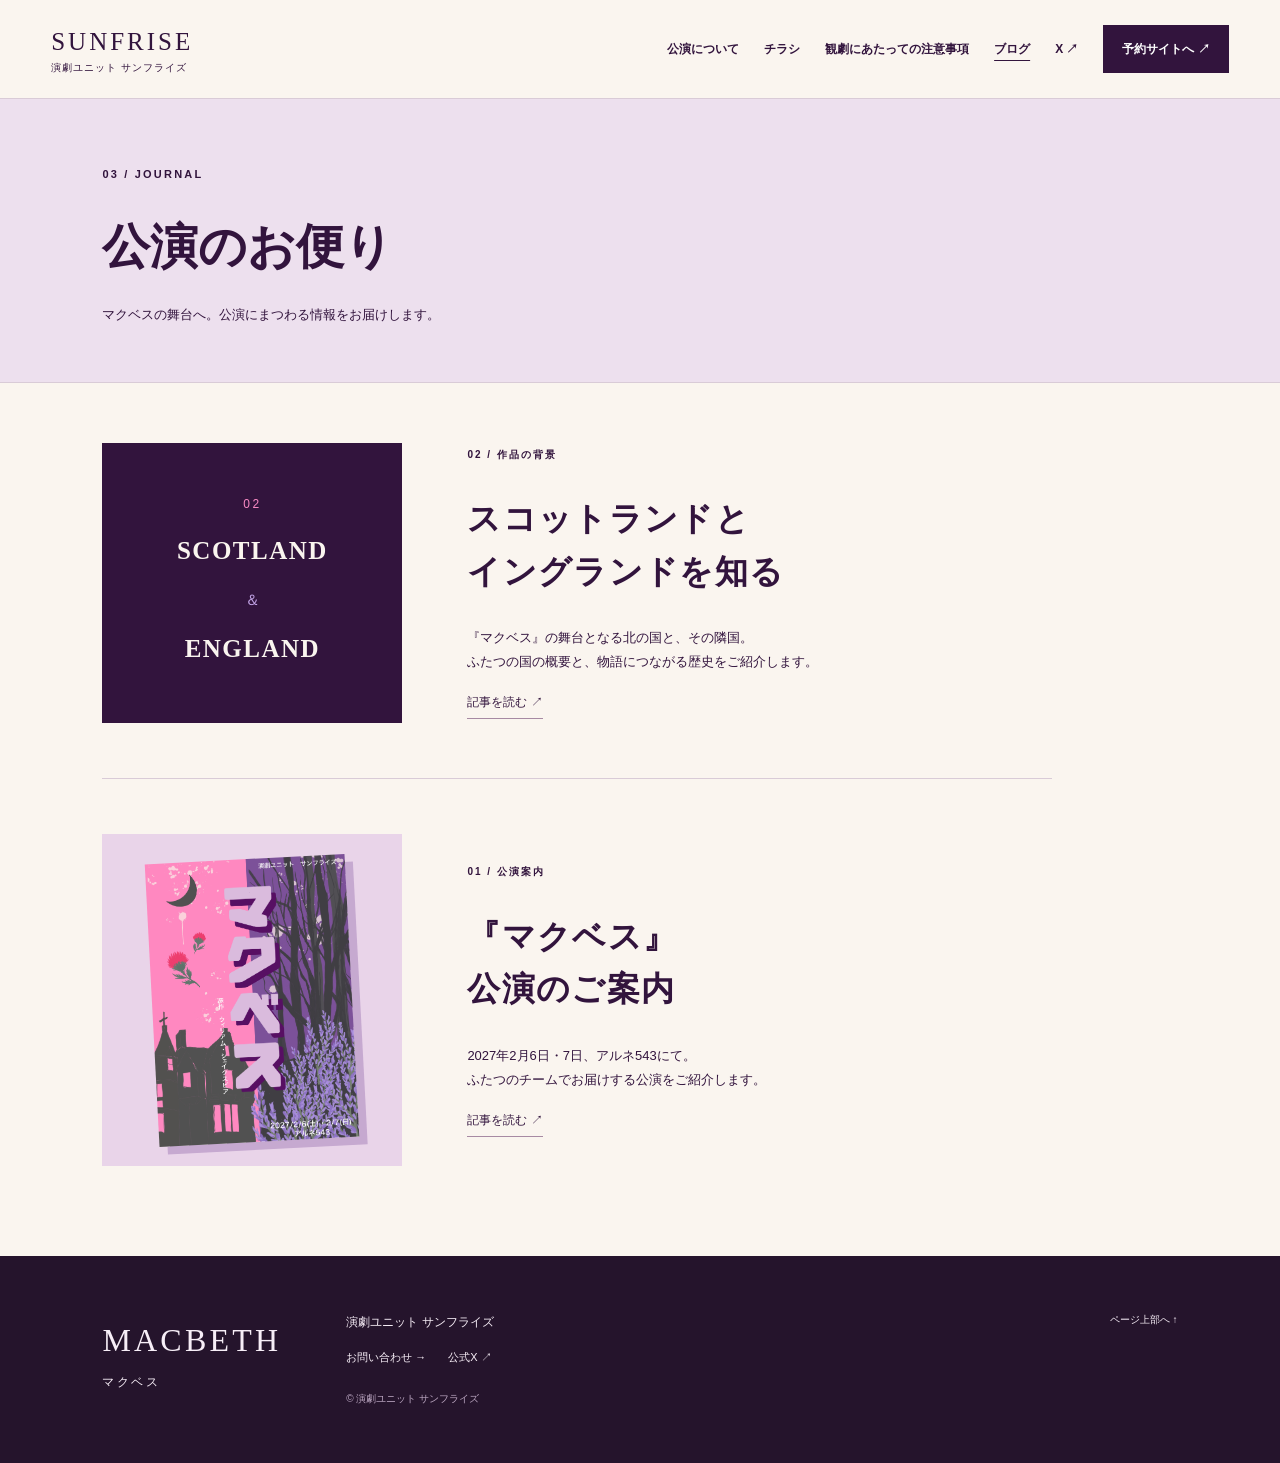
==== commit 42525c5f: "チケット予約再開に伴うリンクとアラート内容を修正" ====
--- a/blog.html
+++ b/blog.html
@@ -19,7 +19,7 @@
                                                                                               aria-current="page">ブログ</a><a
             href="https://x.com/Sunfrise_2026" target="_blank" rel="noopener noreferrer"
             aria-label="公式X（新しいタブで開く）">X ↗</a><a class="nav-ticket"
-                                                           href="index.html#ticket-notice">販売開始延期のお知らせ</a>
+                                                           href="https://act-pit-stageplus.com/events/239" target="_blank" rel="noopener noreferrer">予約サイトへ ↗</a>
     </nav>
 </header>
 <main id="main">
--- a/assets/style.css
+++ b/assets/style.css
@@ -28,7 +28,7 @@
 .article-photo-portrait{max-width:360px;margin:30px auto}
 @media(max-width:760px){.country-thumb{min-height:210px}.country-profile{grid-template-columns:1fr;gap:5px}.country-profile dd{margin-bottom:14px}.country-profile dd:last-child{margin-bottom:0}.history-timeline li{grid-template-columns:1fr;gap:4px}}
 
-/* Ticket sales postponement notice */
+/* Ticket reservation notice */
 .ticket-notice{padding:32px 7%;background:#f5dfeb;border-bottom:1px solid #c9afc5;scroll-margin-top:24px}
 .ticket-notice-inner{max-width:1000px;margin:0 auto;border-left:4px solid var(--purple);padding:4px 0 4px 28px}
 .ticket-notice-label{display:flex;flex-wrap:wrap;align-items:center;gap:8px 24px;font-size:12px;font-weight:700;margin-bottom:12px}
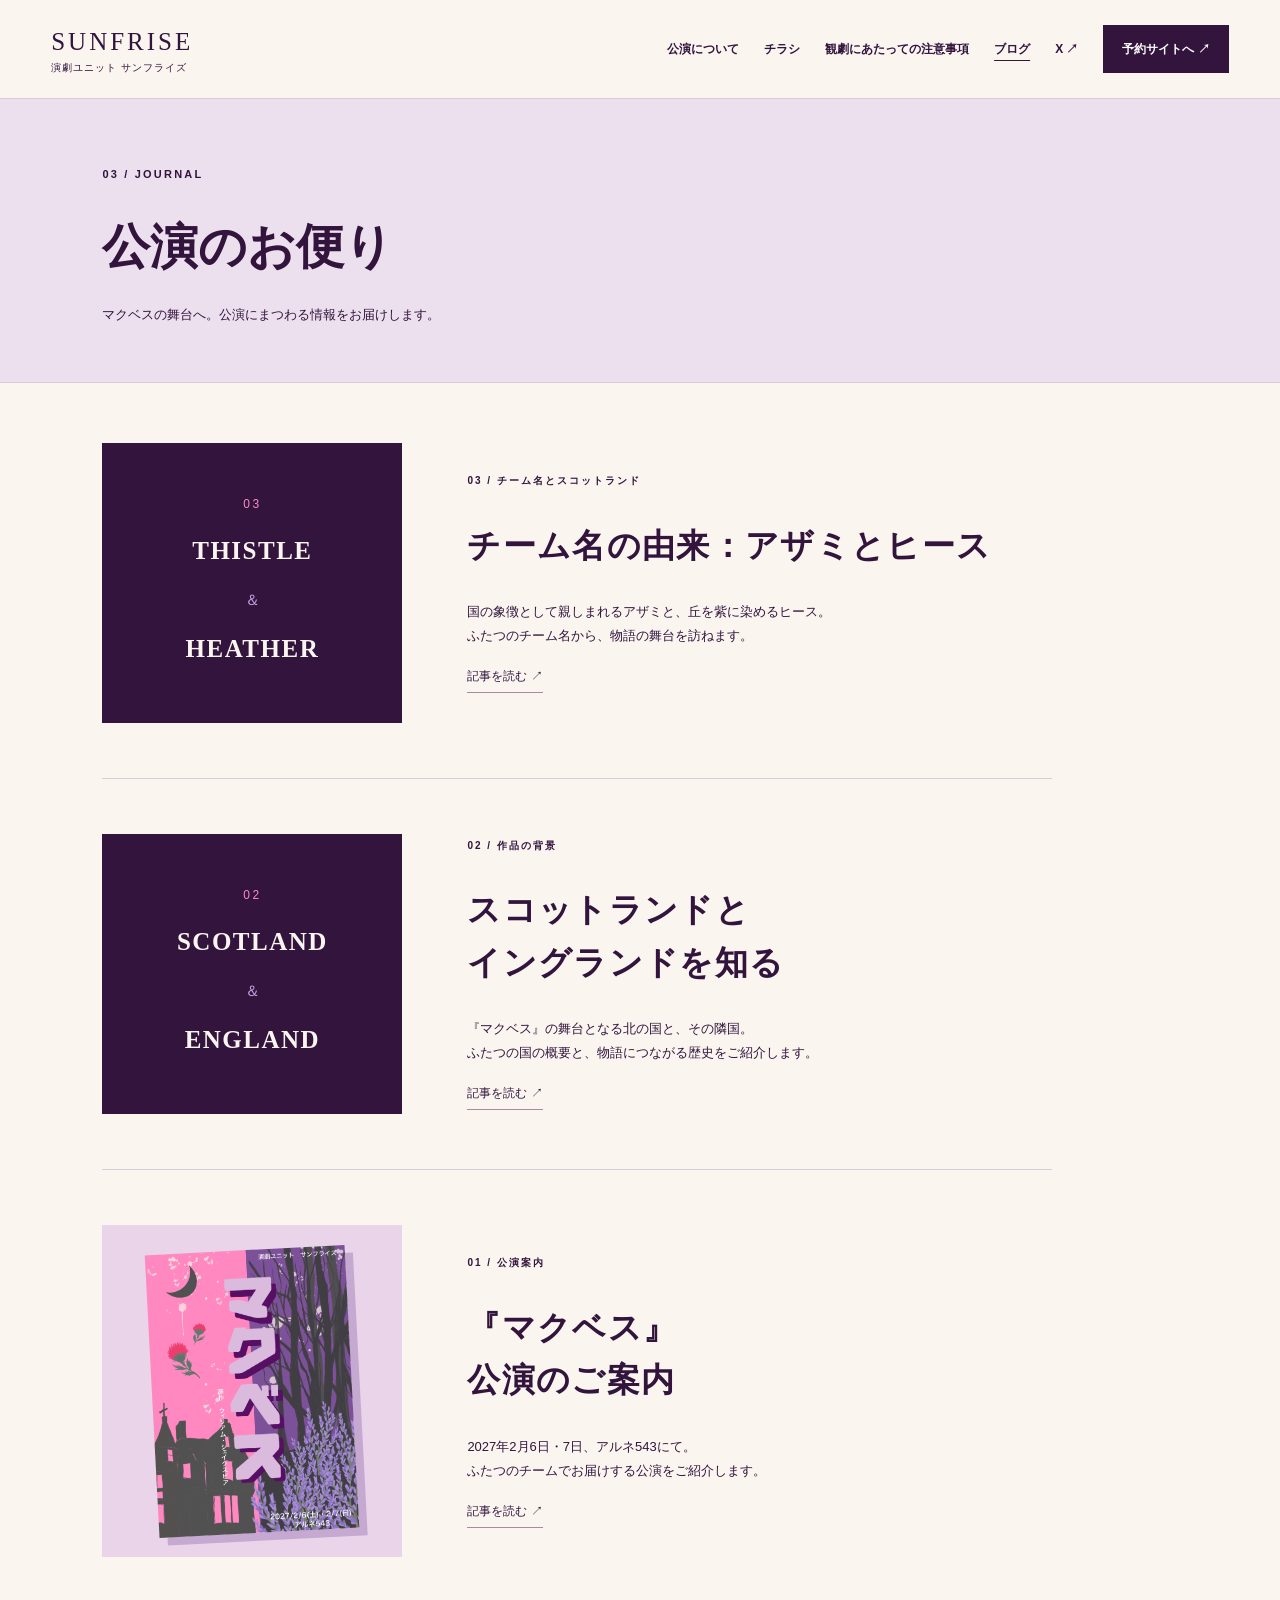
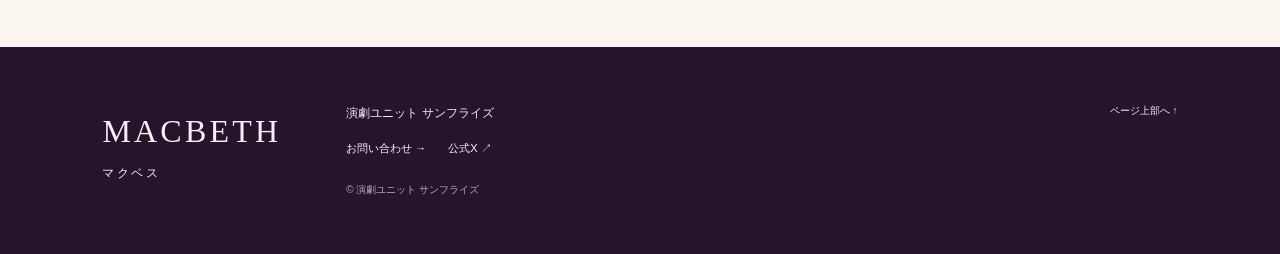
==== commit eb33fd27: "新規ブログ記事「チーム名の由来：アザミとヒース」を追加" ====
--- a/blog.html
+++ b/blog.html
@@ -26,7 +26,14 @@
     <section class="page-intro"><p class="eyebrow">03 / JOURNAL</p>
         <h1>公演のお便り</h1>
         <p>マクベスの舞台へ。公演にまつわる情報をお届けします。</p></section>
-    <section class="blog-list"><a class="blog-card" href="blog/scotland-and-england.html">
+    <section class="blog-list"><a class="blog-card" href="blog/thistle-and-heath.html">
+        <div class="blog-thumb country-thumb" aria-hidden="true">
+            <span>03</span><strong>THISTLE</strong><span>＆</span><strong>HEATHER</strong></div>
+        <div><p class="eyebrow">03 / チーム名とスコットランド</p>
+            <h2>チーム名の由来：アザミとヒース</h2>
+            <p>国の象徴として親しまれるアザミと、丘を紫に染めるヒース。<br>ふたつのチーム名から、物語の舞台を訪ねます。</p>
+            <span class="text-link">記事を読む ↗</span></div>
+    </a><a class="blog-card" href="blog/scotland-and-england.html">
         <div class="blog-thumb country-thumb" aria-hidden="true">
             <span>02</span><strong>SCOTLAND</strong><span>＆</span><strong>ENGLAND</strong></div>
         <div><p class="eyebrow">02 / 作品の背景</p>
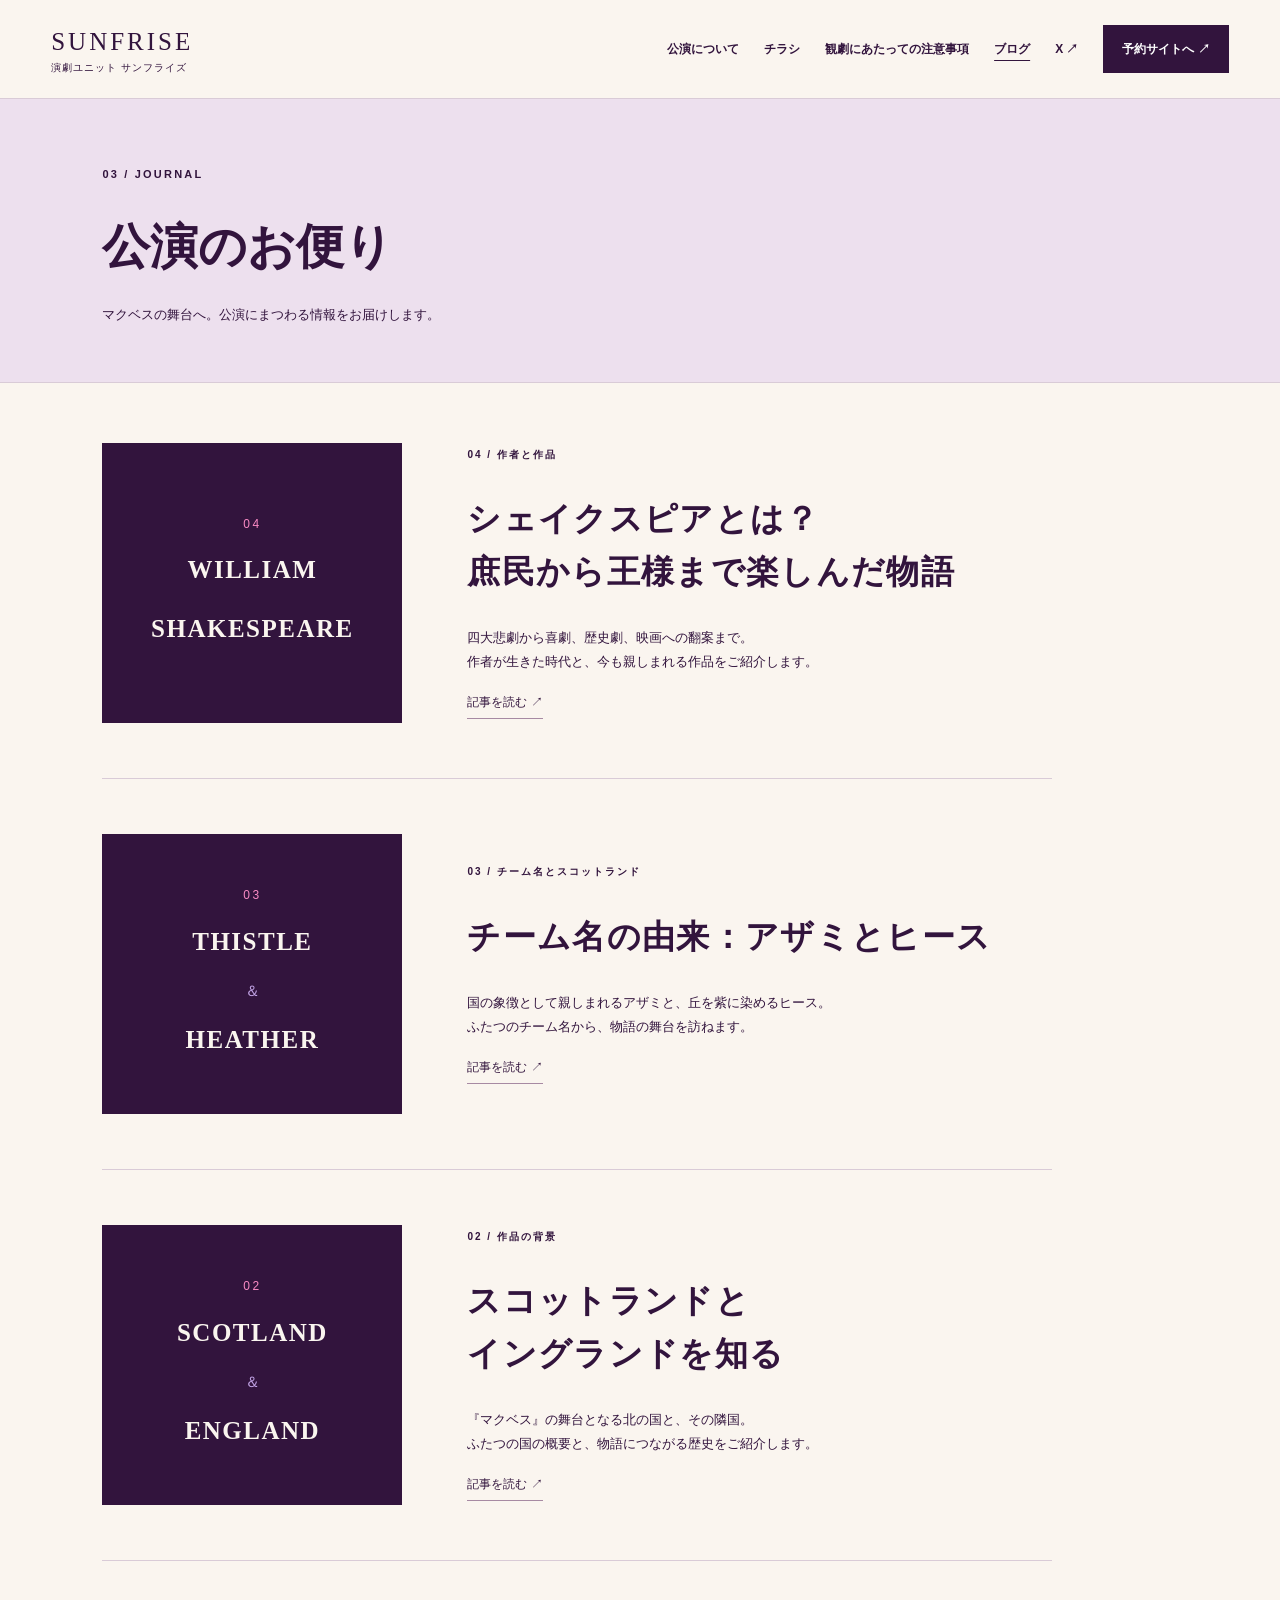
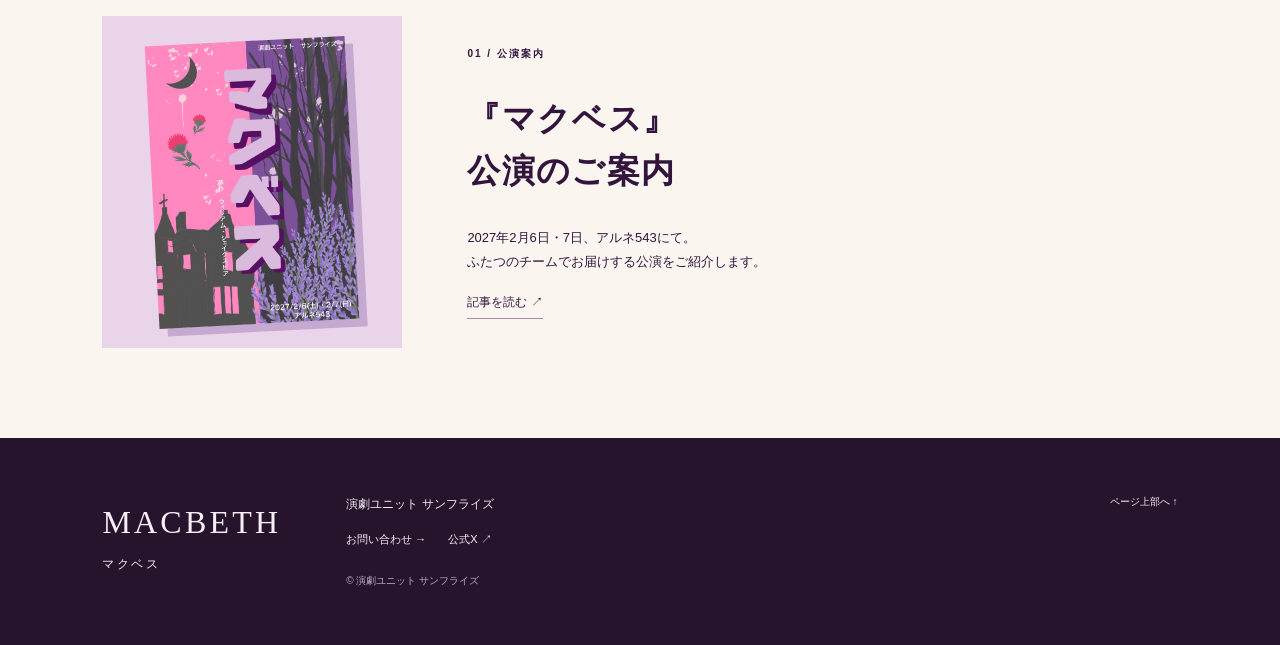
==== commit 2cc7ffe2: "新規ブログ記事「シェイクスピアとは？」を追加" ====
--- a/blog.html
+++ b/blog.html
@@ -26,7 +26,14 @@
     <section class="page-intro"><p class="eyebrow">03 / JOURNAL</p>
         <h1>公演のお便り</h1>
         <p>マクベスの舞台へ。公演にまつわる情報をお届けします。</p></section>
-    <section class="blog-list"><a class="blog-card" href="blog/thistle-and-heath.html">
+    <section class="blog-list"><a class="blog-card" href="blog/shakespeare.html">
+        <div class="blog-thumb country-thumb" aria-hidden="true">
+            <span>04</span><strong>WILLIAM</strong><strong>SHAKESPEARE</strong></div>
+        <div><p class="eyebrow">04 / 作者と作品</p>
+            <h2>シェイクスピアとは？<br>庶民から王様まで楽しんだ物語</h2>
+            <p>四大悲劇から喜劇、歴史劇、映画への翻案まで。<br>作者が生きた時代と、今も親しまれる作品をご紹介します。</p>
+            <span class="text-link">記事を読む ↗</span></div>
+    </a><a class="blog-card" href="blog/thistle-and-heath.html">
         <div class="blog-thumb country-thumb" aria-hidden="true">
             <span>03</span><strong>THISTLE</strong><span>＆</span><strong>HEATHER</strong></div>
         <div><p class="eyebrow">03 / チーム名とスコットランド</p>
--- a/assets/style.css
+++ b/assets/style.css
@@ -28,14 +28,7 @@
 .article-photo-portrait{max-width:360px;margin:30px auto}
 @media(max-width:760px){.country-thumb{min-height:210px}.country-profile{grid-template-columns:1fr;gap:5px}.country-profile dd{margin-bottom:14px}.country-profile dd:last-child{margin-bottom:0}.history-timeline li{grid-template-columns:1fr;gap:4px}}
 
-/* Ticket reservation notice */
-.ticket-notice{padding:32px 7%;background:#f5dfeb;border-bottom:1px solid #c9afc5;scroll-margin-top:24px}
-.ticket-notice-inner{max-width:1000px;margin:0 auto;border-left:4px solid var(--purple);padding:4px 0 4px 28px}
-.ticket-notice-label{display:flex;flex-wrap:wrap;align-items:center;gap:8px 24px;font-size:12px;font-weight:700;margin-bottom:12px}
-.ticket-notice-label time{color:#706071;font-size:11px;font-weight:400}
-.ticket-notice h2{font-size:clamp(21px,2.6vw,30px);line-height:1.6;margin-bottom:18px;text-wrap:balance}
-.ticket-notice-inner>p:not(.ticket-notice-label){font-size:14px;line-height:2;margin-bottom:12px}
-.ticket-notice-inner>p:last-child{margin-bottom:0}
+/* Reservation links */
 nav .nav-ticket{padding:13px 19px;text-align:center}
 @media(max-width:1100px) and (min-width:761px){.header{flex-wrap:wrap}nav{flex-wrap:wrap}}
-@media(max-width:760px){.ticket-notice{padding:25px 7%}.ticket-notice-inner{padding-left:18px}.ticket-notice h2{font-size:21px}.ticket-notice-inner>p:not(.ticket-notice-label){font-size:13px}.hero-copy>.button{gap:18px;padding:16px 18px}.hero-copy>.text-link{display:table;margin:18px 0 0}.ticket-strip{gap:16px}.ticket-strip>span:first-child{font-size:17px}nav .nav-ticket{padding:10px 15px}}
+@media(max-width:760px){.hero-copy>.button{gap:18px;padding:16px 18px}.hero-copy>.text-link{display:table;margin:18px 0 0}.ticket-strip{gap:16px}.ticket-strip>span:first-child{font-size:17px}nav .nav-ticket{padding:10px 15px}}
